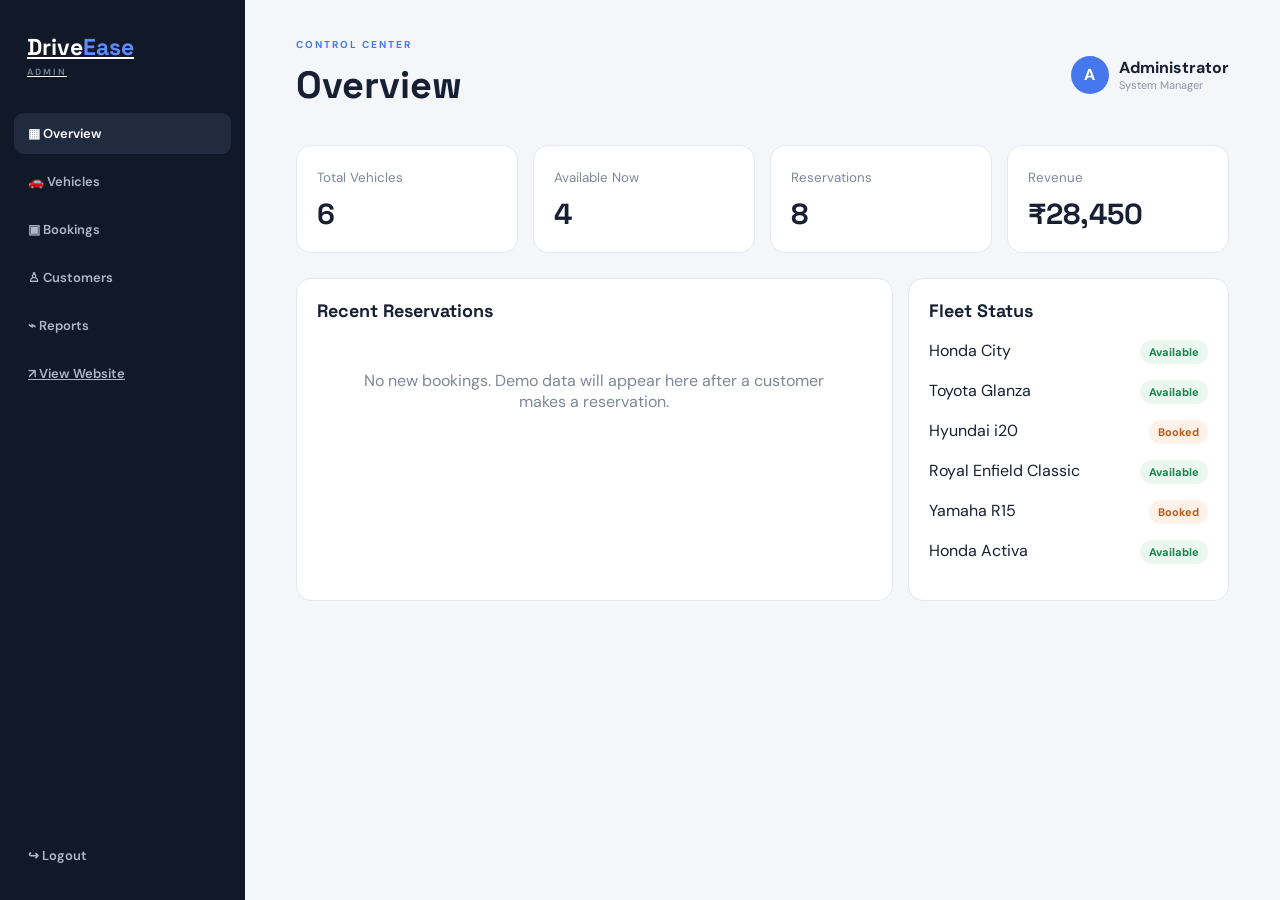
==== admin/index.html @ 091d988b "Add files via upload" ====
<!DOCTYPE html>
<html lang="en"><head><meta charset="UTF-8"><meta name="viewport" content="width=device-width,initial-scale=1.0">
<title>DriveEase Admin</title><link rel="stylesheet" href="../css/admin.css"></head>
<body><div class="admin-shell"><aside class="sidebar"><a class="admin-brand" href="index.html">Drive<span>Ease</span><small>ADMIN</small></a><button class="side-link active" data-section="overview">▦ Overview</button><button class="side-link" data-section="vehicles">🚗 Vehicles</button><button class="side-link" data-section="bookings">▣ Bookings</button><button class="side-link" data-section="customers">♙ Customers</button><button class="side-link" data-section="reports">⌁ Reports</button><a class="side-link" href="../home.html">↗ View Website</a><button class="side-link logout" id="adminLogout">↪ Logout</button></aside>
<main class="admin-main"><header class="admin-top"><div><span class="eyebrow">CONTROL CENTER</span><h1 id="sectionTitle">Overview</h1></div><div class="admin-user"><span class="avatar">A</span><div><b>Administrator</b><small>System Manager</small></div></div></header>
<section id="adminContent"></section></main></div><script src="../js/admin.js"></script></body></html>
---- css/admin.css ----
@import url('https://fonts.googleapis.com/css2?family=DM+Sans:wght@400;500;600;700&family=Space+Grotesk:wght@500;600;700&display=swap');
*{box-sizing:border-box}body{margin:0;background:#f4f6fa;color:#172033;font-family:'DM Sans',sans-serif}.admin-shell{display:flex;min-height:100vh}.sidebar{width:245px;background:#111827;color:#aeb8ca;padding:24px 14px;display:flex;flex-direction:column;gap:7px;position:fixed;height:100vh}.admin-brand{font:700 23px 'Space Grotesk';color:#fff;padding:8px 13px 28px}.admin-brand span{color:#5d8cff}.admin-brand small{display:block;font:700 9px 'DM Sans';letter-spacing:2px;color:#6f7b91;margin-top:4px}.side-link{border:0;background:transparent;color:#aeb8ca;text-align:left;padding:12px 14px;border-radius:9px;font:600 13px 'DM Sans';cursor:pointer}.side-link:hover,.side-link.active{background:#202b3f;color:#fff}.side-link.logout{margin-top:auto}.admin-main{margin-left:245px;width:calc(100% - 245px);padding:32px 4%}.admin-top{display:flex;justify-content:space-between;align-items:center;margin-bottom:28px}.admin-top h1{font:700 38px 'Space Grotesk';margin:8px 0}.eyebrow{font-size:10px;letter-spacing:2px;font-weight:700;color:#4777ed}.admin-user{display:flex;gap:10px;align-items:center}.admin-user small{display:block;color:#8b95a7;font-size:11px}.avatar{width:38px;height:38px;border-radius:50%;background:#4777ed;color:#fff;display:grid;place-items:center;font-weight:700}.kpi-grid{display:grid;grid-template-columns:repeat(4,1fr);gap:15px;margin-bottom:25px}.kpi,.panel{background:#fff;border:1px solid #e4e8ef;border-radius:15px;padding:20px}.kpi small{color:#7d8798}.kpi strong{display:block;font:700 29px 'Space Grotesk';margin-top:8px}.grid2{display:grid;grid-template-columns:1.3fr .7fr;gap:15px}.panel h3{font:700 18px 'Space Grotesk';margin:0 0 18px}.table-wrap{overflow:auto}.admin-table{width:100%;border-collapse:collapse;font-size:13px}.admin-table th{text-align:left;color:#7d8798;font-size:11px;text-transform:uppercase;letter-spacing:.5px}.admin-table td,.admin-table th{padding:13px 10px;border-bottom:1px solid #edf0f4}.badge{display:inline-block;padding:5px 9px;border-radius:20px;font-size:11px;font-weight:700}.available{background:#eaf8f0;color:#16834a}.booked{background:#fff1e8;color:#b65b15}.pending{background:#fff7d9;color:#8a6a00}.admin-btn{border:0;background:#4777ed;color:#fff;border-radius:8px;padding:9px 13px;font-weight:700;cursor:pointer}.danger{background:#ffe9e9;color:#b12d2d}.section-actions{display:flex;justify-content:space-between;align-items:center;margin-bottom:15px}.empty{color:#7d8798;text-align:center;padding:30px}.report-grid{display:grid;grid-template-columns:repeat(3,1fr);gap:15px}.report-box{background:#fff;border:1px solid #e4e8ef;border-radius:15px;padding:25px}.report-box strong{font:700 30px 'Space Grotesk';display:block}.report-box p{color:#7d8798}.progress{height:8px;background:#edf0f5;border-radius:20px;overflow:hidden}.progress i{display:block;height:100%;background:#4777ed}@media(max-width:850px){.sidebar{width:70px;padding:15px 8px}.admin-brand{font-size:0}.admin-brand span{font-size:18px}.admin-brand small,.side-link{font-size:0}.side-link{text-align:center}.admin-main{margin-left:70px;width:calc(100% - 70px);padding:25px 4%}.kpi-grid,.report-grid{grid-template-columns:1fr 1fr}.grid2{grid-template-columns:1fr}}@media(max-width:520px){.kpi-grid,.report-grid{grid-template-columns:1fr}.admin-user{display:none}}
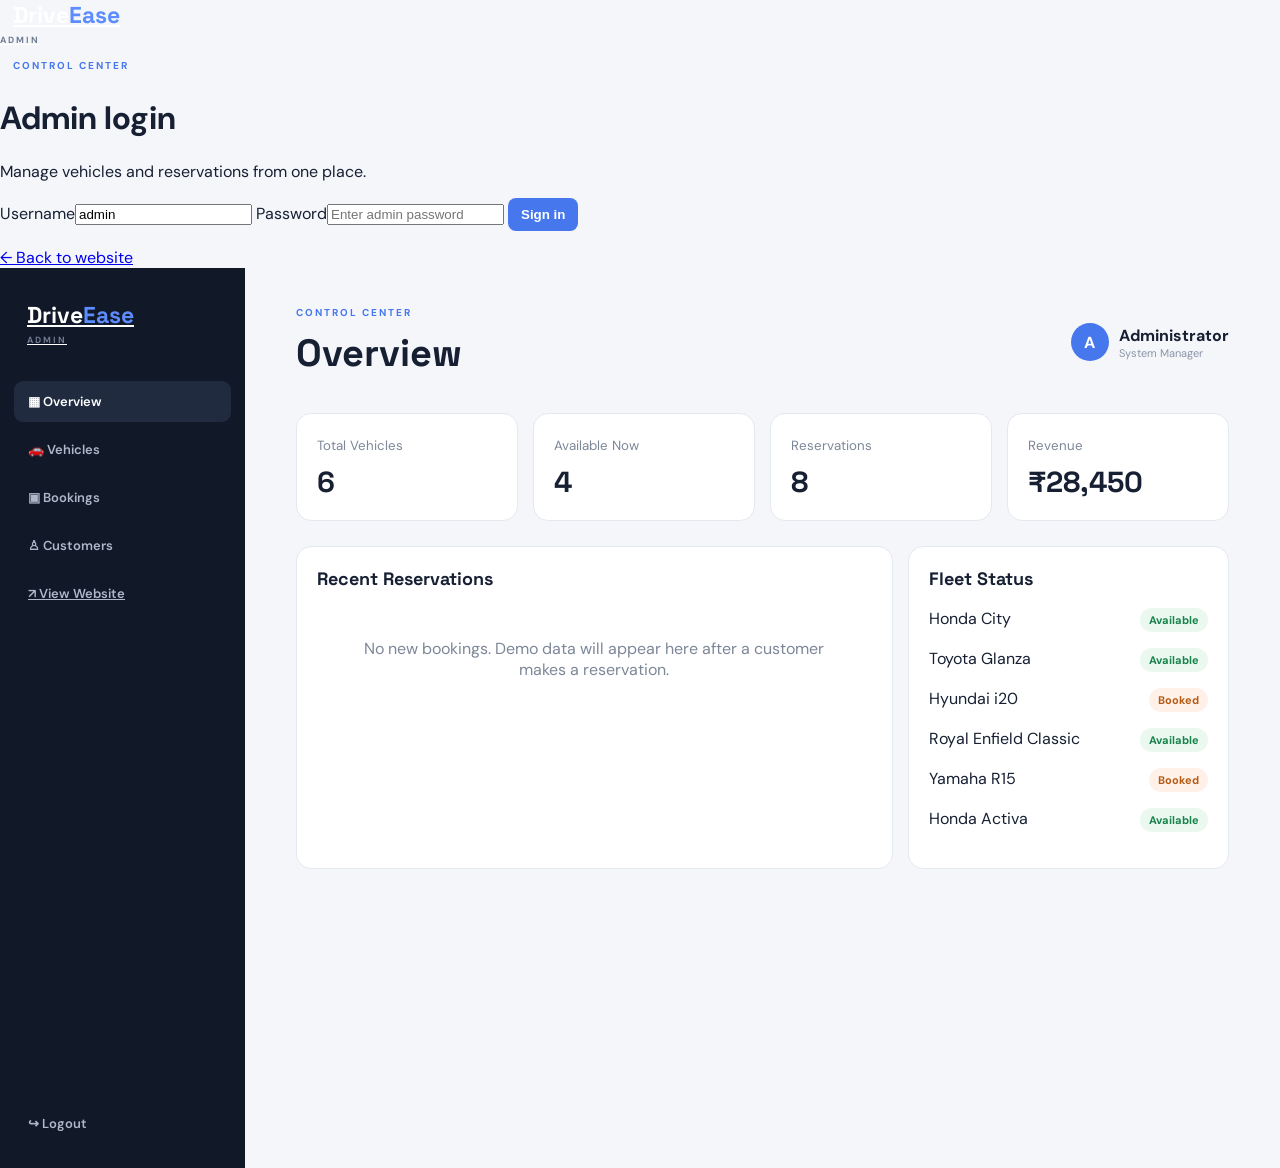
==== commit 5db2f98b: "Recreate V2-style live admin frontend" ====
--- a/admin/index.html
+++ b/admin/index.html
@@ -1,6 +1,51 @@
 <!DOCTYPE html>
-<html lang="en"><head><meta charset="UTF-8"><meta name="viewport" content="width=device-width,initial-scale=1.0">
-<title>DriveEase Admin</title><link rel="stylesheet" href="../css/admin.css"></head>
-<body><div class="admin-shell"><aside class="sidebar"><a class="admin-brand" href="index.html">Drive<span>Ease</span><small>ADMIN</small></a><button class="side-link active" data-section="overview">▦ Overview</button><button class="side-link" data-section="vehicles">🚗 Vehicles</button><button class="side-link" data-section="bookings">▣ Bookings</button><button class="side-link" data-section="customers">♙ Customers</button><button class="side-link" data-section="reports">⌁ Reports</button><a class="side-link" href="../home.html">↗ View Website</a><button class="side-link logout" id="adminLogout">↪ Logout</button></aside>
-<main class="admin-main"><header class="admin-top"><div><span class="eyebrow">CONTROL CENTER</span><h1 id="sectionTitle">Overview</h1></div><div class="admin-user"><span class="avatar">A</span><div><b>Administrator</b><small>System Manager</small></div></div></header>
-<section id="adminContent"></section></main></div><script src="../js/admin.js"></script></body></html>+<html lang="en">
+<head>
+<meta charset="UTF-8">
+<meta name="viewport" content="width=device-width,initial-scale=1.0">
+<title>DriveEase | Admin</title>
+<link rel="stylesheet" href="../css/admin.css">
+</head>
+<body>
+<div id="adminLogin" class="admin-login">
+  <div class="login-card">
+    <a class="admin-brand large" href="../index.html">Drive<span>Ease</span><small>ADMIN</small></a>
+    <span class="eyebrow">CONTROL CENTER</span>
+    <h1>Admin login</h1>
+    <p>Manage vehicles and reservations from one place.</p>
+    <form id="adminLoginForm">
+      <label>Username<input id="adminUsername" value="admin" autocomplete="username" required></label>
+      <label>Password<input id="adminPassword" type="password" placeholder="Enter admin password" autocomplete="current-password" required></label>
+      <button class="admin-btn primary" type="submit">Sign in</button>
+      <p id="adminLoginError" class="error-text"></p>
+    </form>
+    <a class="back-link" href="../home.html">← Back to website</a>
+  </div>
+</div>
+
+<div id="adminApp" class="admin-shell" hidden>
+  <aside class="sidebar">
+    <a class="admin-brand" href="index.html">Drive<span>Ease</span><small>ADMIN</small></a>
+    <button class="side-link active" data-section="overview">▦ <span>Overview</span></button>
+    <button class="side-link" data-section="vehicles">🚗 <span>Vehicles</span></button>
+    <button class="side-link" data-section="bookings">▣ <span>Bookings</span></button>
+    <button class="side-link" data-section="customers">♙ <span>Customers</span></button>
+    <a class="side-link" href="../home.html">↗ <span>View Website</span></a>
+    <button class="side-link logout" id="adminLogout">↪ <span>Logout</span></button>
+  </aside>
+
+  <main class="admin-main">
+    <header class="admin-top">
+      <div>
+        <span class="eyebrow">CONTROL CENTER</span>
+        <h1 id="sectionTitle">Overview</h1>
+      </div>
+      <div class="admin-user"><span class="avatar">A</span><div><b>Administrator</b><small>System Manager</small></div></div>
+    </header>
+    <div id="adminNotice" class="notice" aria-live="polite"></div>
+    <section id="adminContent"></section>
+  </main>
+</div>
+<script src="../js/admin.js"></script>
+</body>
+</html>
